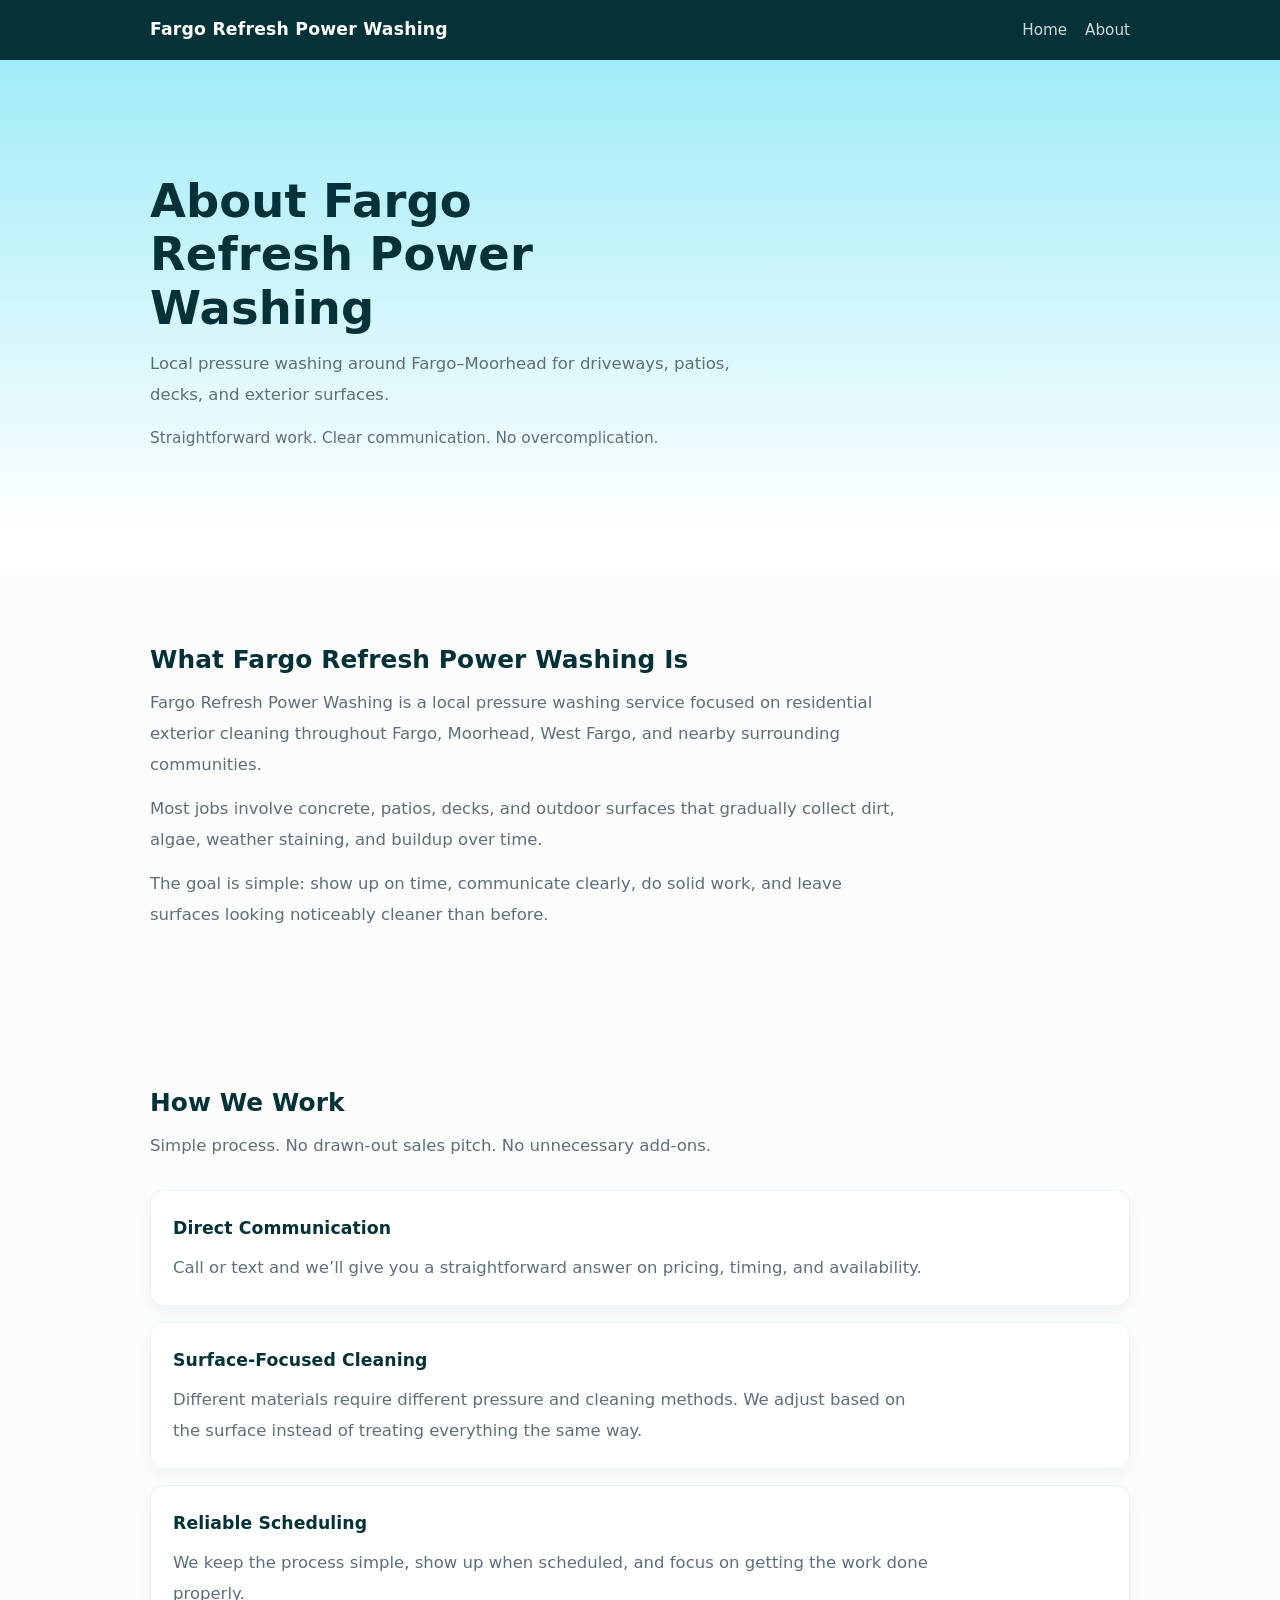
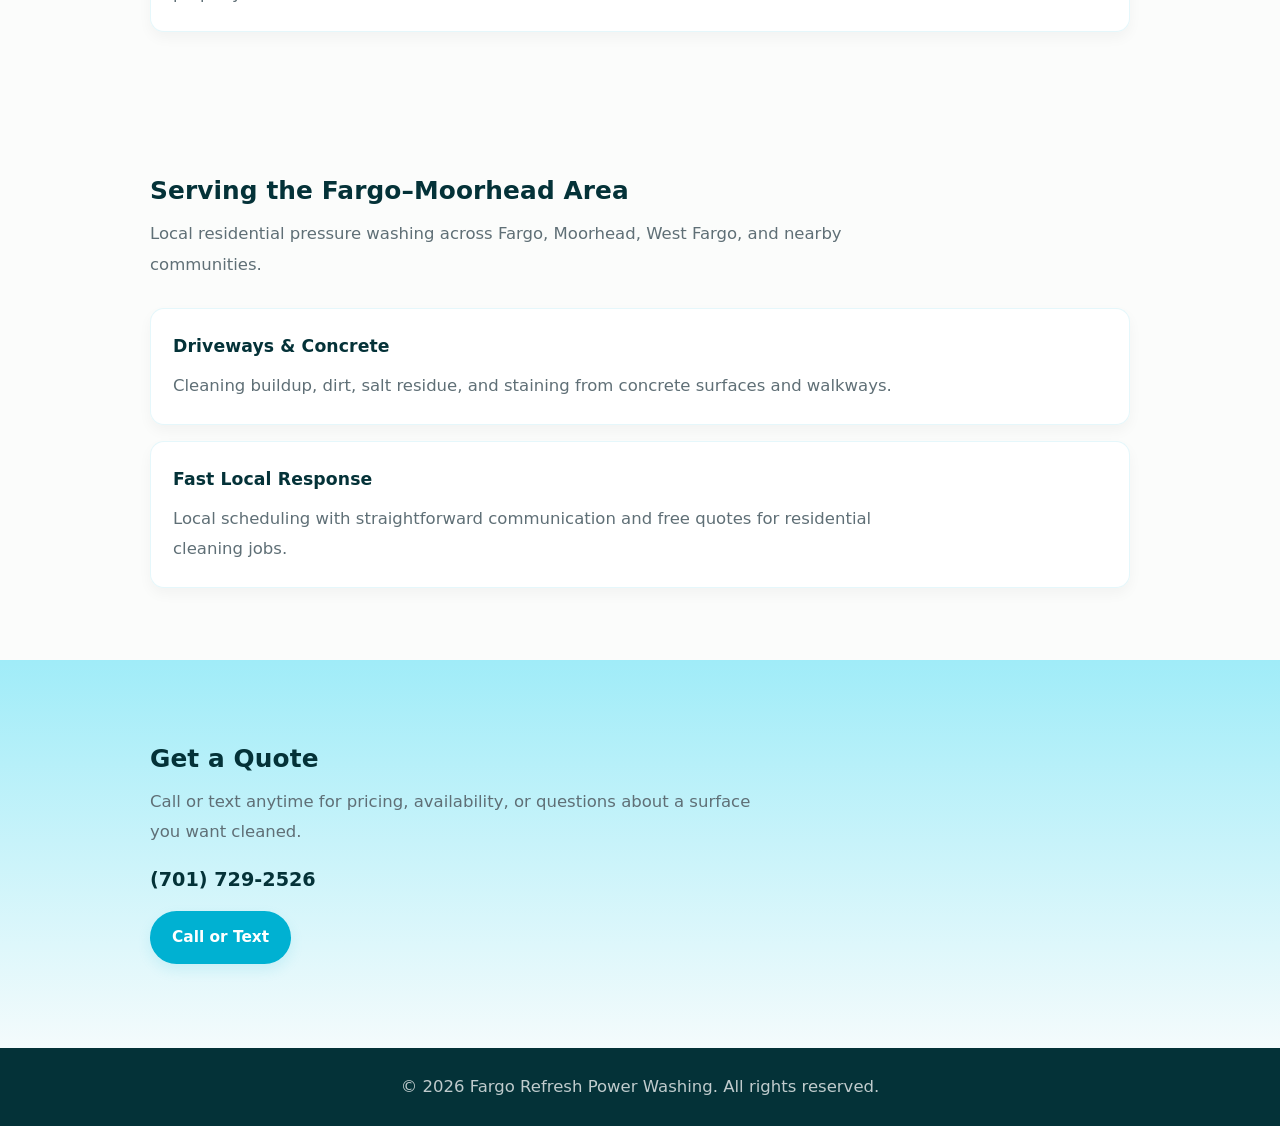
==== about.html @ e8b56978 "Update about.html Text update" ====
<!DOCTYPE html>
<html lang="en">
<head>
  <meta charset="UTF-8" />

  <meta
    name="viewport"
    content="width=device-width, initial-scale=1.0"
  />

 <meta name="description" content="Learn about Fargo Refresh Power Washing, a local pressure washing service in Fargo–Moorhead focused on residential exterior cleaning, clear communication, and reliable scheduling." />

  <title>About | Fargo Refresh Power Washing</title>

  <link rel="stylesheet" href="styles.css" />
  <link rel="icon" href="favicon.ico" />
</head>

<body>

  <!-- HEADER -->
  <header>
    <div class="container">

      <a href="index.html" class="logo">
        Fargo Refresh Power Washing
      </a>

      <nav>
        <a href="index.html">Home</a>
        <a href="about.html">About</a>
      </nav>

    </div>
  </header>

  <!-- HERO -->
  <section class="hero">
    <div class="container">

      <h1>
        About Fargo Refresh Power Washing
      </h1>

      <p>
        Local pressure washing around Fargo–Moorhead for driveways, patios, decks, and exterior surfaces.
      </p>

      <p class="subtext">
        Straightforward work. Clear communication. No overcomplication.
      </p>

    </div>
  </section>

  <!-- MAIN STORY -->
  <section class="about">
    <div class="container">

      <h2>What Fargo Refresh Power Washing Is</h2>

      <p>
        Fargo Refresh Power Washing is a local pressure washing service focused on residential exterior cleaning throughout Fargo, Moorhead, West Fargo, and nearby surrounding communities.
      </p>

      <p>
        Most jobs involve concrete, patios, decks, and outdoor surfaces that gradually collect dirt, algae, weather staining, and buildup over time.
      </p>

      <p>
        The goal is simple: show up on time, communicate clearly, do solid work, and leave surfaces looking noticeably cleaner than before.
      </p>

    </div>
  </section>

  <!-- HOW WE WORK -->
  <section class="about">
    <div class="container">

      <h2>How We Work</h2>

      <p class="section-intro">
        Simple process. No drawn-out sales pitch. No unnecessary add-ons.
      </p>

      <div class="about-grid">

        <div class="about-block">
          <h3>Direct Communication</h3>

          <p>
            Call or text and we’ll give you a straightforward answer on pricing, timing, and availability.
          </p>
        </div>

        <div class="about-block">
          <h3>Surface-Focused Cleaning</h3>

          <p>
            Different materials require different pressure and cleaning methods. We adjust based on the surface instead of treating everything the same way.
          </p>
        </div>

        <div class="about-block">
          <h3>Reliable Scheduling</h3>

          <p>
            We keep the process simple, show up when scheduled, and focus on getting the work done properly.
          </p>
        </div>

      </div>

    </div>
  </section>

  <!-- LOCAL AREA -->
  <section class="about">
    <div class="container">

      <h2>Serving the Fargo–Moorhead Area</h2>

      <p class="section-intro">
        Local residential pressure washing across Fargo, Moorhead, West Fargo, and nearby communities.
      </p>

      <div class="about-grid">

        <div class="about-block">
          <h3>Driveways & Concrete</h3>

          <p>
            Cleaning buildup, dirt, salt residue, and staining from concrete surfaces and walkways.
          </p>
        </div>

        <div class="about-block">
          <h3>Fast Local Response</h3>

          <p>
            Local scheduling with straightforward communication and free quotes for residential cleaning jobs.
          </p>
        </div>

      </div>

    </div>
  </section>

  <!-- CONTACT -->
  <section class="contact">
    <div class="container">

      <h2>Get a Quote</h2>

      <p>
        Call or text anytime for pricing, availability, or questions about a surface you want cleaned.
      </p>

      <p class="strong">
        (701) 729-2526
      </p>

      <a href="tel:17017292526" class="button">
        Call or Text
      </a>

    </div>
  </section>

  <!-- FOOTER -->
  <footer>
    <div class="container">

      <p>
        © 2026 Fargo Refresh Power Washing. All rights reserved.
      </p>

    </div>
  </footer>

</body>
</html>
---- styles.css ----
:root {
  --sky: rgb(160, 236, 248);
  --aqua: rgb(0, 177, 210);
  --deep: rgb(4, 50, 56);

  --bg: #fbfcfb;
  --text: #16272c;
  --muted: #5f6f76;

  --radius: 14px;
}

/* GLOBAL RESET */
* {
  margin: 0;
  padding: 0;
  box-sizing: border-box;
}

html {
  scroll-behavior: smooth;
}

/* BASE*/
body {
  font-family: system-ui, -apple-system, BlinkMacSystemFont,
               "Segoe UI", Roboto, Arial, sans-serif;

  background: var(--bg);
  color: var(--text);

  line-height: 1.85;
  font-size: 16.5px;

  -webkit-font-smoothing: antialiased;
  text-rendering: optimizeLegibility;
}

/* TYPOGRAPHY*/
h1,
h2,
h3 {
  color: var(--deep);
  letter-spacing: 0.1px;
}

h1 {
  font-size: clamp(2.1rem, 4vw, 2.9rem);
  line-height: 1.15;
  font-weight: 700;

  margin-bottom: 14px;

  max-width: 14ch;
}

h2 {
  font-size: 1.55rem;
  line-height: 1.25;
  font-weight: 650;

  margin-bottom: 12px;
}

h3 {
  font-size: 1.08rem;
  font-weight: 650;

  margin-bottom: 8px;
}

p {
  color: var(--muted);

  max-width: 68ch;

  margin-bottom: 14px;
}

/* LAYOUT*/
.container {
  width: 92%;
  max-width: 980px;
  margin: 0 auto;
}

/* intentionally NOT uniform */
.hero {
  padding: 115px 0 95px;
}

.about {
  padding: 72px 0;
}

.contact {
  padding: 84px 0;
}

/* HEADER*/
header {
  background: var(--deep);
  color: white;

  padding: 14px 0;

  position: sticky;
  top: 0;

  z-index: 1000;
}

header .container {
  display: flex;
  justify-content: space-between;
  align-items: center;
}

.logo {
  color: white;
  text-decoration: none;

  font-weight: 700;
  font-size: 1.08rem;

  letter-spacing: 0.2px;
}

nav {
  display: flex;
  gap: 18px;
}

nav a {
  color: rgba(255,255,255,0.82);

  text-decoration: none;

  font-size: 0.95rem;

  transition: color 0.18s ease,
              opacity 0.18s ease;
}

nav a:hover {
  color: white;
  opacity: 0.95;
}

/* HERO*/
.hero {
  background:
    linear-gradient(
      180deg,
      var(--sky),
      #ffffff 92%
    );
}

.hero .container {
  text-align: left;
}

.hero p {
  max-width: 60ch;
}

.subtext {
  font-size: 0.96rem;
  margin-bottom: 26px;
}

/* BUTTON*/
.button {
  display: inline-block;

  background: var(--aqua);
  color: white;

  text-decoration: none;

  padding: 12px 22px;

  border-radius: 999px;

  font-weight: 600;
  font-size: 0.96rem;

  box-shadow:
    0 6px 14px rgba(0, 177, 210, 0.12);

  transition:
    transform 0.18s ease,
    box-shadow 0.18s ease,
    background 0.18s ease;
}

.button:hover {
  transform: translateY(-2px);

  background: rgb(0, 165, 196);

  box-shadow:
    0 10px 20px rgba(0, 177, 210, 0.18);
}

/* SECTION HEADINGS*/
section h2 {
  text-align: left;
}

.section-intro {
  text-align: left;

  max-width: 70ch;

  margin-bottom: 28px;
}

/* SERVICES*/
.service-grid {
  display: grid;

  grid-template-columns:
    repeat(auto-fit, minmax(240px, 1fr));

  gap: 18px;

  margin-top: 22px;
}

.card {
  background: rgba(255,255,255,0.88);

  padding: 24px;

  border-radius: 14px;

  border:
    1px solid rgba(0, 177, 210, 0.08);

  box-shadow:
    0 6px 14px rgba(0,0,0,0.04);

  transition:
    transform 0.18s ease,
    box-shadow 0.18s ease,
    border-color 0.18s ease;
}

.card:hover {
  transform: translateY(-2px);

  box-shadow:
    0 10px 20px rgba(0,0,0,0.06);

  border-color:
    rgba(0, 177, 210, 0.18);
}

.card h3 {
  color: var(--deep);
}

.card p {
  margin-bottom: 0;
}

/* ABOUT*/
.about p {
  text-align: left;
  max-width: 72ch;
}

.about-grid {
  display: grid;

  grid-template-columns: 1fr;

  gap: 16px;

  margin-top: 24px;
}

.about-block {
  background: rgba(255,255,255,0.82);

  padding: 22px;

  border-radius: 14px;

  border:
    1px solid rgba(0, 177, 210, 0.10);

  box-shadow:
    0 6px 14px rgba(0,0,0,0.04);

  transition:
    transform 0.18s ease,
    box-shadow 0.18s ease,
    border-color 0.18s ease;
}

.about-block:hover {
  transform: translateY(-2px);

  box-shadow:
    0 10px 20px rgba(0,0,0,0.06);

  border-color:
    rgba(0, 177, 210, 0.18);
}

.about-block h3 {
  color: var(--deep);
}

.about-block p {
  margin-bottom: 0;
}

/* CONTACT*/
.contact {
  background:
    linear-gradient(
      180deg,
      var(--sky),
      #f4fbfc
    );
}

.contact .container {
  text-align: left;
}

.contact p {
  max-width: 60ch;
}

.strong {
  font-size: 1.2rem;
  font-weight: 700;

  color: var(--deep);

  margin-top: 6px;
}

/* FOOTER*/
footer {
  background: var(--deep);
  color: white;

  text-align: center;

  padding: 24px 0;
}

footer p {
  color: rgba(255,255,255,0.75);

  margin-bottom: 0;

  max-width: none;
}

.micro-trust {
  margin-top: 16px;

  font-size: 0.92rem;

  color: rgba(4, 50, 56, 0.72);
}
/* MOBILE ADAPTATION*/
@media (max-width: 768px) {

  body {
    font-size: 16px;
  }

  header .container {
    flex-direction: column;
    gap: 10px;
  }

  nav {
    flex-wrap: wrap;
    justify-content: center;
  }

  .hero .container,
  .contact .container {
    text-align: center;
  }

  section h2,
  .section-intro,
  .about p {
    text-align: center;
  }

  h1 {
    max-width: none;
  }

  .hero {
    padding: 95px 0 80px;
  }

  .about {
    padding: 64px 0;
  }

  .contact {
    padding: 72px 0;
  }
}
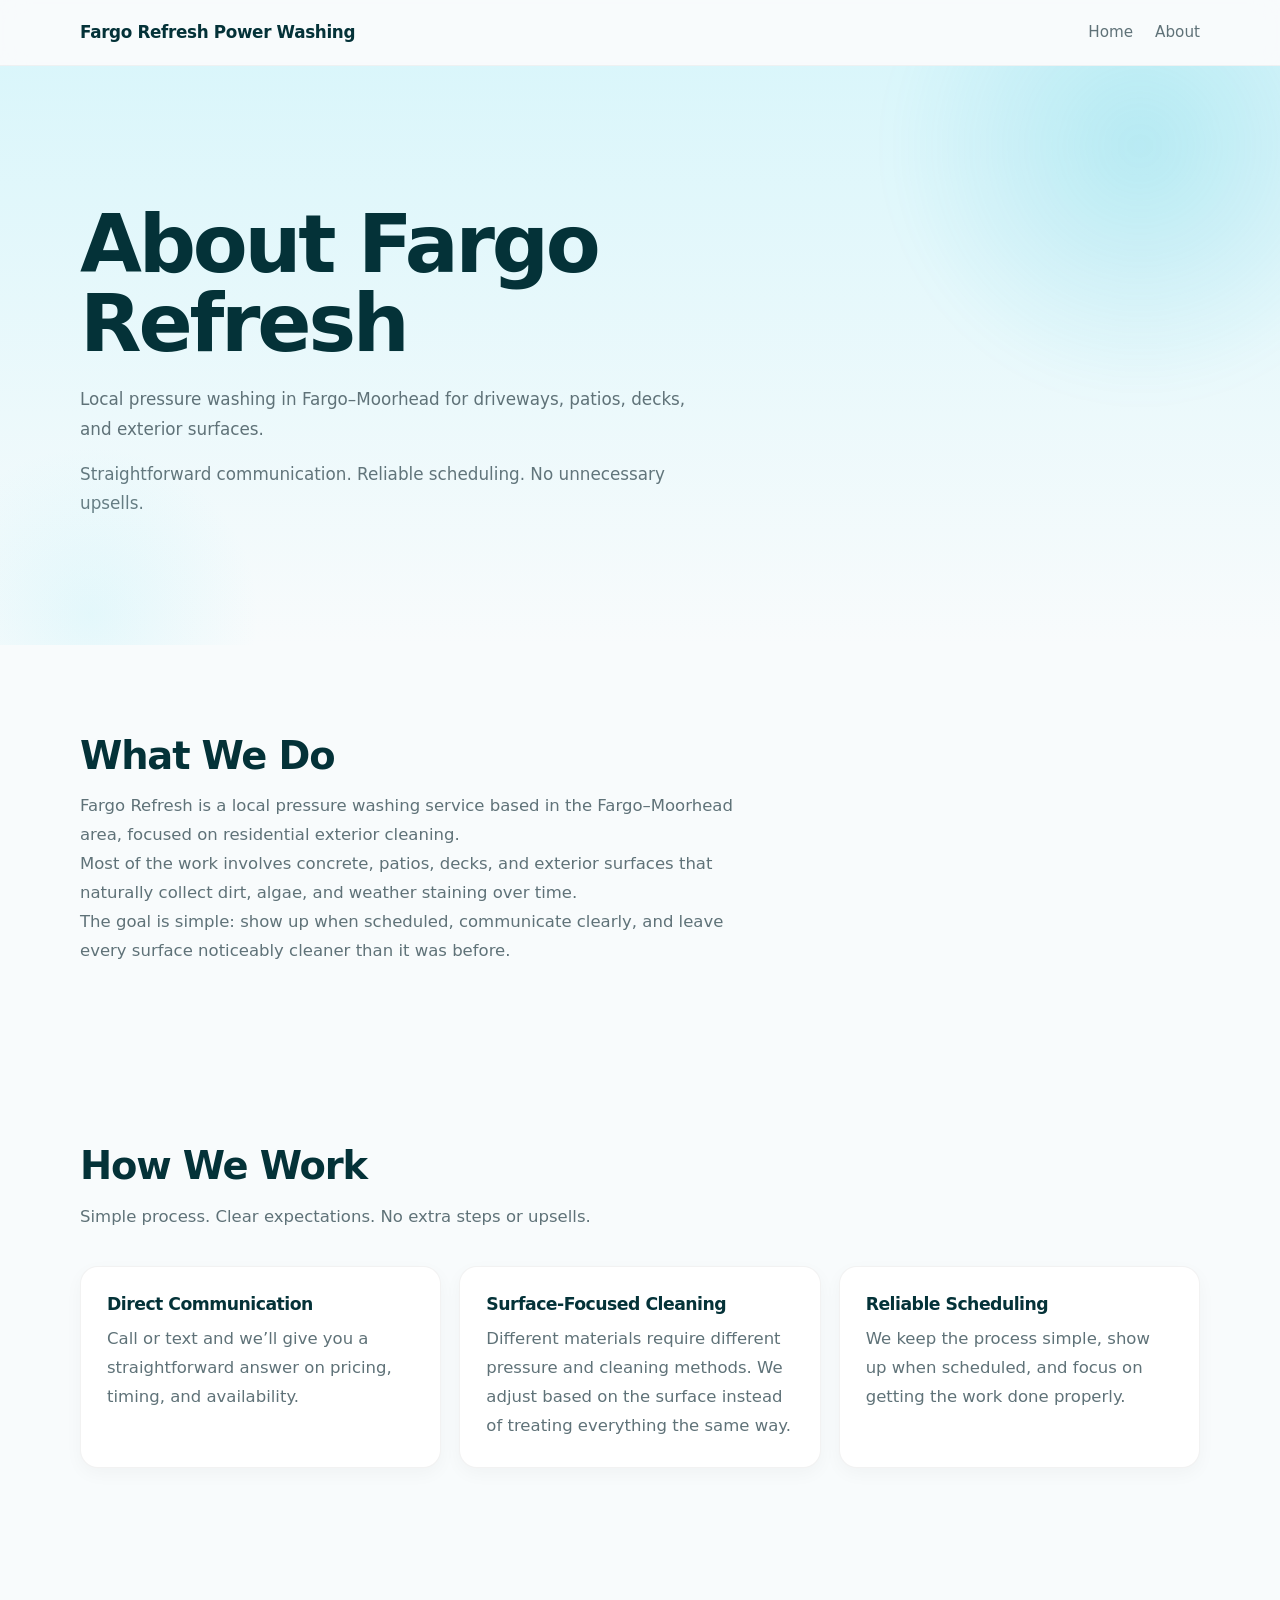
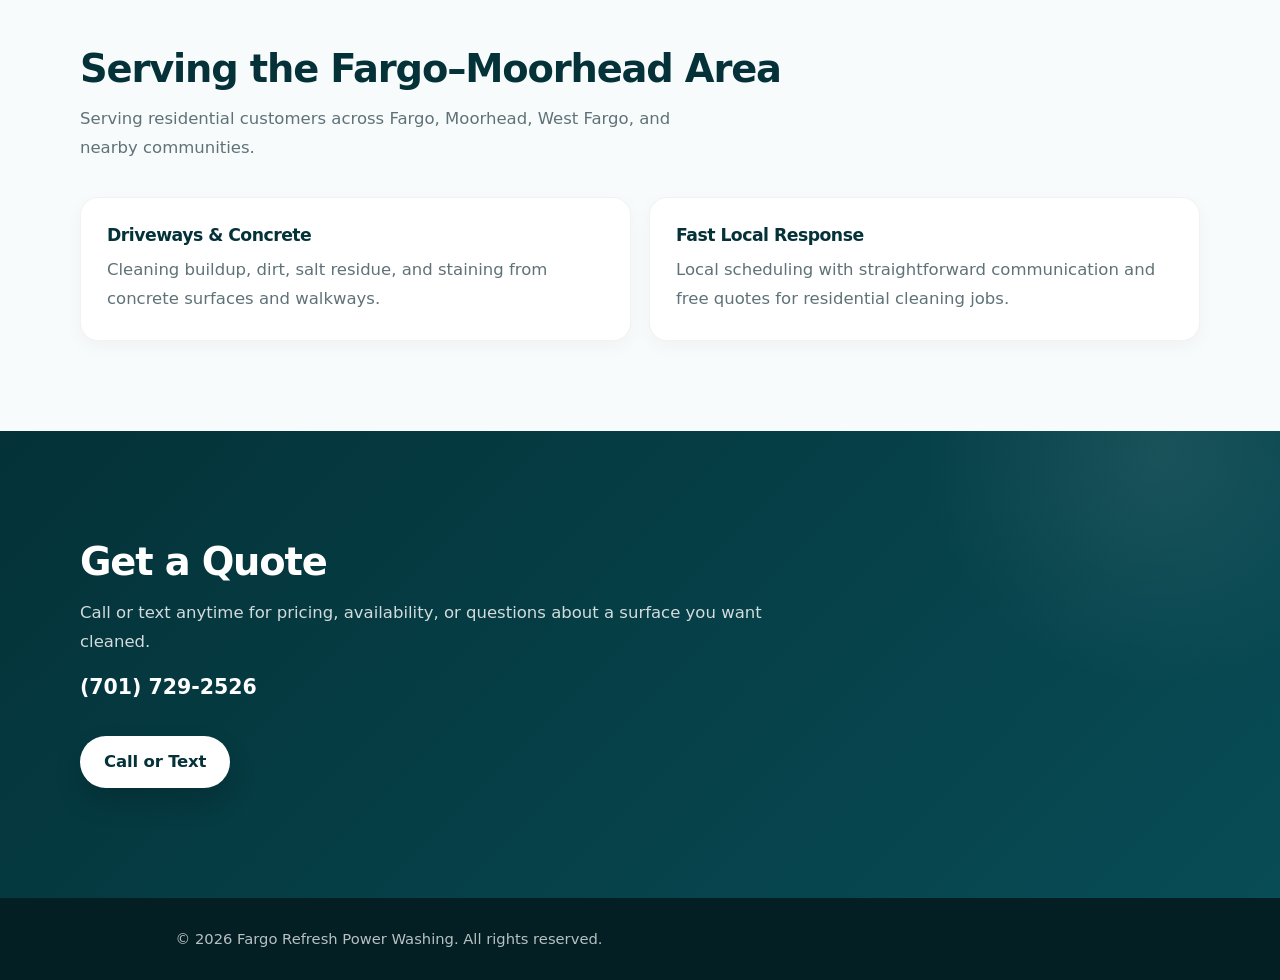
==== commit edc868f6: "Update about.html Notes??? Uhhh" ====
--- a/about.html
+++ b/about.html
@@ -36,43 +36,41 @@
 
   <!-- HERO -->
   <section class="hero">
-    <div class="container">
+  <div class="container">
 
-      <h1>
-        About Fargo Refresh Power Washing
-      </h1>
+    <h1>About Fargo Refresh</h1>
 
-      <p>
-        Local pressure washing around Fargo–Moorhead for driveways, patios, decks, and exterior surfaces.
-      </p>
+    <p>
+      Local pressure washing in Fargo–Moorhead for driveways, patios, decks, and exterior surfaces.
+    </p>
 
-      <p class="subtext">
-        Straightforward work. Clear communication. No overcomplication.
-      </p>
+    <p class="subtext">
+      Straightforward communication. Reliable scheduling. No unnecessary upsells.
+    </p>
 
-    </div>
-  </section>
+  </div>
+</section>
 
   <!-- MAIN STORY -->
   <section class="about">
-    <div class="container">
+  <div class="container">
 
-      <h2>What Fargo Refresh Power Washing Is</h2>
+    <h2>What We Do</h2>
 
-      <p>
-        Fargo Refresh Power Washing is a local pressure washing service focused on residential exterior cleaning throughout Fargo, Moorhead, West Fargo, and nearby surrounding communities.
-      </p>
+    <p>
+      Fargo Refresh is a local pressure washing service based in the Fargo–Moorhead area, focused on residential exterior cleaning.
+    </p>
 
-      <p>
-        Most jobs involve concrete, patios, decks, and outdoor surfaces that gradually collect dirt, algae, weather staining, and buildup over time.
-      </p>
+    <p>
+      Most of the work involves concrete, patios, decks, and exterior surfaces that naturally collect dirt, algae, and weather staining over time.
+    </p>
 
-      <p>
-        The goal is simple: show up on time, communicate clearly, do solid work, and leave surfaces looking noticeably cleaner than before.
-      </p>
+    <p>
+      The goal is simple: show up when scheduled, communicate clearly, and leave every surface noticeably cleaner than it was before.
+    </p>
 
-    </div>
-  </section>
+  </div>
+</section>
 
   <!-- HOW WE WORK -->
   <section class="about">
@@ -81,7 +79,7 @@
       <h2>How We Work</h2>
 
       <p class="section-intro">
-        Simple process. No drawn-out sales pitch. No unnecessary add-ons.
+        Simple process. Clear expectations. No extra steps or upsells.
       </p>
 
       <div class="about-grid">
@@ -122,7 +120,7 @@
       <h2>Serving the Fargo–Moorhead Area</h2>
 
       <p class="section-intro">
-        Local residential pressure washing across Fargo, Moorhead, West Fargo, and nearby communities.
+        Serving residential customers across Fargo, Moorhead, West Fargo, and nearby communities.
       </p>
 
       <div class="about-grid">
--- a/styles.css
+++ b/styles.css
@@ -3,14 +3,21 @@
   --aqua: rgb(0, 177, 210);
   --deep: rgb(4, 50, 56);
 
-  --bg: #fbfcfb;
-  --text: #16272c;
-  --muted: #5f6f76;
-
-  --radius: 14px;
-}
-
-/* GLOBAL RESET */
+  --bg: #f8fbfc;
+  --surface: #ffffff;
+
+  --text: #17333a;
+  --muted: #5f7278;
+
+  --border: rgba(0, 177, 210, 0.10);
+
+  --shadow:
+    0 10px 30px rgba(0,0,0,0.04);
+
+  --radius: 18px;
+}
+
+/* RESET */
 * {
   margin: 0;
   padding: 0;
@@ -21,397 +28,563 @@
   scroll-behavior: smooth;
 }
 
-/* BASE*/
 body {
-  font-family: system-ui, -apple-system, BlinkMacSystemFont,
-               "Segoe UI", Roboto, Arial, sans-serif;
+  font-family:
+    Inter,
+    system-ui,
+    -apple-system,
+    BlinkMacSystemFont,
+    "Segoe UI",
+    sans-serif;
 
   background: var(--bg);
+
   color: var(--text);
 
-  line-height: 1.85;
+  line-height: 1.75;
+
   font-size: 16.5px;
 
   -webkit-font-smoothing: antialiased;
   text-rendering: optimizeLegibility;
 }
 
-/* TYPOGRAPHY*/
+/* TYPOGRAPHY */
 h1,
 h2,
 h3 {
   color: var(--deep);
-  letter-spacing: 0.1px;
+
+  letter-spacing: -0.03em;
 }
 
 h1 {
-  font-size: clamp(2.1rem, 4vw, 2.9rem);
-  line-height: 1.15;
-  font-weight: 700;
-
-  margin-bottom: 14px;
+  font-size: clamp(3rem, 7vw, 5rem);
+
+  line-height: 0.98;
+
+  font-weight: 760;
+
+  letter-spacing: -0.04em;
 
   max-width: 14ch;
+
+  margin-bottom: 22px;
 }
 
 h2 {
-  font-size: 1.55rem;
-  line-height: 1.25;
-  font-weight: 650;
-
-  margin-bottom: 12px;
+  font-size: clamp(1.9rem, 3vw, 2.5rem);
+
+  line-height: 1.08;
+
+  font-weight: 720;
+
+  margin-bottom: 16px;
 }
 
 h3 {
   font-size: 1.08rem;
-  font-weight: 650;
-
-  margin-bottom: 8px;
+
+  line-height: 1.3;
+
+  font-weight: 680;
+
+  margin-bottom: 10px;
 }
 
 p {
   color: var(--muted);
 
-  max-width: 68ch;
-
-  margin-bottom: 14px;
-}
-
-/* LAYOUT*/
+  max-width: 66ch;
+}
+
+.eyebrow {
+  display: inline-block;
+
+  margin-bottom: 18px;
+
+  font-size: 0.76rem;
+
+  font-weight: 700;
+
+  letter-spacing: 2px;
+
+  text-transform: uppercase;
+
+  color: var(--aqua);
+}
+
+/* LAYOUT */
 .container {
-  width: 92%;
-  max-width: 980px;
+  width: min(90%, 1120px);
+
   margin: 0 auto;
-}
-
-/* intentionally NOT uniform */
-.hero {
-  padding: 115px 0 95px;
-}
-
-.about {
-  padding: 72px 0;
-}
-
-.contact {
-  padding: 84px 0;
-}
-
-/* HEADER*/
+
+  position: relative;
+}
+
+section {
+  position: relative;
+
+  padding: 90px 0;
+}
+
+/* HEADER */
 header {
-  background: var(--deep);
-  color: white;
-
-  padding: 14px 0;
-
   position: sticky;
+
   top: 0;
 
   z-index: 1000;
+
+  backdrop-filter: blur(14px);
+
+  background: rgba(248,251,252,0.82);
+
+  border-bottom: 1px solid rgba(0,0,0,0.04);
 }
 
 header .container {
   display: flex;
+
   justify-content: space-between;
+
   align-items: center;
+
+  padding: 18px 0;
 }
 
 .logo {
-  color: white;
   text-decoration: none;
 
-  font-weight: 700;
-  font-size: 1.08rem;
-
-  letter-spacing: 0.2px;
+  color: var(--deep);
+
+  font-size: 1.05rem;
+
+  font-weight: 760;
+
+  letter-spacing: -0.02em;
 }
 
 nav {
   display: flex;
-  gap: 18px;
+
+  align-items: center;
+
+  gap: 22px;
 }
 
 nav a {
-  color: rgba(255,255,255,0.82);
-
   text-decoration: none;
 
+  color: var(--muted);
+
   font-size: 0.95rem;
 
-  transition: color 0.18s ease,
-              opacity 0.18s ease;
+  transition:
+    color 0.18s ease,
+    transform 0.18s ease;
 }
 
 nav a:hover {
-  color: white;
-  opacity: 0.95;
-}
-
-/* HERO*/
+  color: var(--deep);
+
+  transform: translateY(-1px);
+}
+
+/* HERO */
 .hero {
+  position: relative;
+
+  overflow: hidden;
+
+  padding:
+    140px
+    0
+    110px;
+
   background:
     linear-gradient(
       180deg,
-      var(--sky),
-      #ffffff 92%
+      rgba(160,236,248,0.34),
+      rgba(255,255,255,0)
     );
 }
 
-.hero .container {
-  text-align: left;
+.hero::before {
+  content: "";
+
+  position: absolute;
+
+  width: 520px;
+  height: 520px;
+
+  top: -180px;
+  right: -120px;
+
+  border-radius: 50%;
+
+  background:
+    radial-gradient(
+      circle,
+      rgba(0,177,210,0.18),
+      transparent 68%
+    );
+
+  filter: blur(18px);
+
+  pointer-events: none;
+}
+
+.hero::after {
+  content: "";
+
+  position: absolute;
+
+  width: 340px;
+  height: 340px;
+
+  bottom: -140px;
+  left: -80px;
+
+  border-radius: 50%;
+
+  background:
+    radial-gradient(
+      circle,
+      rgba(160,236,248,0.22),
+      transparent 70%
+    );
+
+  pointer-events: none;
+}
+
+.hero-content {
+  position: relative;
+
+  z-index: 2;
+
+  max-width: 1250px;
+
+  padding-left: 3px;
+  padding-right: 0;
 }
 
 .hero p {
-  max-width: 60ch;
+  font-size: 1.05rem;
+
+  max-width: 58ch;
+
+  margin-bottom: 16px;
 }
 
 .subtext {
-  font-size: 0.96rem;
-  margin-bottom: 26px;
-}
-
-/* BUTTON*/
+  font-size: 0.97rem;
+
+  color: #61757b;
+
+  margin-bottom: 30px;
+}
+
+.micro-trust {
+  margin-top: 16px;
+
+  font-size: 0.9rem;
+
+  color: #678086;
+}
+
+/* BUTTON */
 .button {
-  display: inline-block;
+  display: inline-flex;
+
+  align-items: center;
+  justify-content: center;
+
+  text-decoration: none;
 
   background: var(--aqua);
+
   color: white;
 
-  text-decoration: none;
-
-  padding: 12px 22px;
+  min-height: 52px;
+
+  padding: 0 24px;
 
   border-radius: 999px;
 
-  font-weight: 600;
-  font-size: 0.96rem;
-
-  box-shadow:
-    0 6px 14px rgba(0, 177, 210, 0.12);
+  font-weight: 680;
+
+  letter-spacing: -0.01em;
 
   transition:
     transform 0.18s ease,
     box-shadow 0.18s ease,
     background 0.18s ease;
+
+  box-shadow:
+    0 12px 24px rgba(0,177,210,0.18);
 }
 
 .button:hover {
   transform: translateY(-2px);
 
-  background: rgb(0, 165, 196);
-
   box-shadow:
-    0 10px 20px rgba(0, 177, 210, 0.18);
-}
-
-/* SECTION HEADINGS*/
-section h2 {
-  text-align: left;
-}
-
+    0 18px 30px rgba(0,177,210,0.22);
+}
+
+/* SECTION INTRO */
 .section-intro {
-  text-align: left;
-
-  max-width: 70ch;
-
-  margin-bottom: 28px;
-}
-
-/* SERVICES*/
+  max-width: 62ch;
+
+  margin-bottom: 34px;
+}
+
+/* SERVICES */
+.services {
+  overflow: hidden;
+}
+
+.services::before {
+  content: "";
+
+  position: absolute;
+
+  width: 420px;
+  height: 420px;
+
+  top: -180px;
+  right: -120px;
+
+  border-radius: 50%;
+
+  background:
+    radial-gradient(
+      circle,
+      rgba(160,236,248,0.18),
+      transparent 70%
+    );
+
+  pointer-events: none;
+}
+
 .service-grid {
   display: grid;
 
   grid-template-columns:
+    repeat(auto-fit, minmax(260px, 1fr));
+
+  gap: 22px;
+}
+
+.card {
+  position: relative;
+
+  background: rgba(255,255,255,0.74);
+
+  backdrop-filter: blur(10px);
+
+  border-radius: var(--radius);
+
+  border: 1px solid var(--border);
+
+  padding: 28px;
+
+  box-shadow: var(--shadow);
+
+  transition:
+    transform 0.2s ease,
+    border-color 0.2s ease,
+    box-shadow 0.2s ease;
+}
+
+.card:hover {
+  transform: translateY(-4px);
+
+  border-color: rgba(0,177,210,0.22);
+
+  box-shadow:
+    0 18px 36px rgba(0,0,0,0.06);
+}
+
+.card p {
+  margin-bottom: 0;
+}
+
+/* ABOUT */
+.about-grid {
+  display: grid;
+
+  grid-template-columns:
     repeat(auto-fit, minmax(240px, 1fr));
 
   gap: 18px;
 
-  margin-top: 22px;
-}
-
-.card {
-  background: rgba(255,255,255,0.88);
-
-  padding: 24px;
-
-  border-radius: 14px;
-
-  border:
-    1px solid rgba(0, 177, 210, 0.08);
+  margin-top: 30px;
+}
+
+.about-block {
+  background: white;
+
+  border-radius: var(--radius);
+
+  border: 1px solid rgba(0,0,0,0.05);
+
+  padding: 26px;
 
   box-shadow:
-    0 6px 14px rgba(0,0,0,0.04);
+    0 6px 18px rgba(0,0,0,0.035);
 
   transition:
     transform 0.18s ease,
-    box-shadow 0.18s ease,
-    border-color 0.18s ease;
-}
-
-.card:hover {
-  transform: translateY(-2px);
+    box-shadow 0.18s ease;
+}
+
+.about-block:hover {
+  transform: translateY(-3px);
 
   box-shadow:
-    0 10px 20px rgba(0,0,0,0.06);
-
-  border-color:
-    rgba(0, 177, 210, 0.18);
-}
-
-.card h3 {
-  color: var(--deep);
-}
-
-.card p {
-  margin-bottom: 0;
-}
-
-/* ABOUT*/
-.about p {
-  text-align: left;
-  max-width: 72ch;
-}
-
-.about-grid {
-  display: grid;
-
-  grid-template-columns: 1fr;
-
-  gap: 16px;
-
-  margin-top: 24px;
-}
-
-.about-block {
-  background: rgba(255,255,255,0.82);
-
-  padding: 22px;
-
-  border-radius: 14px;
-
-  border:
-    1px solid rgba(0, 177, 210, 0.10);
-
-  box-shadow:
-    0 6px 14px rgba(0,0,0,0.04);
-
-  transition:
-    transform 0.18s ease,
-    box-shadow 0.18s ease,
-    border-color 0.18s ease;
-}
-
-.about-block:hover {
-  transform: translateY(-2px);
-
-  box-shadow:
-    0 10px 20px rgba(0,0,0,0.06);
-
-  border-color:
-    rgba(0, 177, 210, 0.18);
-}
-
-.about-block h3 {
-  color: var(--deep);
-}
-
-.about-block p {
-  margin-bottom: 0;
-}
-
-/* CONTACT*/
+    0 16px 28px rgba(0,0,0,0.05);
+}
+
+/* CONTACT / CTA */
 .contact {
+  padding: 110px 0;
+
   background:
     linear-gradient(
-      180deg,
-      var(--sky),
-      #f4fbfc
+      135deg,
+      rgba(4,50,56,1),
+      rgba(8,76,86,1)
     );
-}
-
-.contact .container {
-  text-align: left;
+
+  overflow: hidden;
+}
+
+.contact::before {
+  content: "";
+
+  position: absolute;
+
+  width: 480px;
+  height: 480px;
+
+  top: -220px;
+  right: -120px;
+
+  border-radius: 50%;
+
+  background:
+    radial-gradient(
+      circle,
+      rgba(255,255,255,0.08),
+      transparent 70%
+    );
+
+  pointer-events: none;
+}
+
+.contact h2,
+.contact p,
+.contact .strong,
+.contact .eyebrow {
+  color: white;
 }
 
 .contact p {
-  max-width: 60ch;
+  color: rgba(255,255,255,0.82);
+}
+
+.contact .button {
+  margin-top: 10px;
+
+  background: white;
+
+  color: var(--deep);
+
+  box-shadow:
+    0 14px 28px rgba(0,0,0,0.16);
+}
+
+.contact .button:hover {
+  background: #f5fefe;
 }
 
 .strong {
-  font-size: 1.2rem;
-  font-weight: 700;
-
-  color: var(--deep);
-
-  margin-top: 6px;
-}
-
-/* FOOTER*/
+  font-size: 1.28rem;
+
+  font-weight: 760;
+
+  margin:
+    14px
+    0
+    20px;
+}
+
+/* FOOTER */
 footer {
-  background: var(--deep);
-  color: white;
+  background: #031f23;
+
+  padding: 28px 0;
+}
+
+footer p {
+  color: rgba(255,255,255,0.72);
 
   text-align: center;
 
-  padding: 24px 0;
-}
-
-footer p {
-  color: rgba(255,255,255,0.75);
-
-  margin-bottom: 0;
-
-  max-width: none;
-}
-
-.micro-trust {
-  margin-top: 16px;
-
   font-size: 0.92rem;
-
-  color: rgba(4, 50, 56, 0.72);
-}
-/* MOBILE ADAPTATION*/
+}
+
+/* MOBILE */
 @media (max-width: 768px) {
 
-  body {
-    font-size: 16px;
+  section {
+    padding: 72px 0;
   }
 
   header .container {
     flex-direction: column;
-    gap: 10px;
+
+    gap: 14px;
   }
 
   nav {
-    flex-wrap: wrap;
-    justify-content: center;
-  }
-
-  .hero .container,
-  .contact .container {
-    text-align: center;
-  }
-
-  section h2,
-  .section-intro,
-  .about p {
-    text-align: center;
+    gap: 18px;
+  }
+
+  .hero {
+    padding:
+      110px
+      0
+      80px;
   }
 
   h1 {
-    max-width: none;
-  }
-
-  .hero {
-    padding: 95px 0 80px;
-  }
-
-  .about {
-    padding: 64px 0;
-  }
-
-  .contact {
-    padding: 72px 0;
-  }
-}
+    font-size: clamp(2.5rem, 12vw, 4rem);
+
+    max-width: 100%;
+  }
+
+  .hero-content {
+    max-width: 100%;
+  }
+
+  .hero p {
+    max-width: 100%;
+  }
+
+  .service-grid,
+  .about-grid {
+    grid-template-columns: 1fr;
+  }
+
+  .card,
+  .about-block {
+    padding: 24px;
+  }
+
+  .button {
+    width: 100%;
+  }
+}
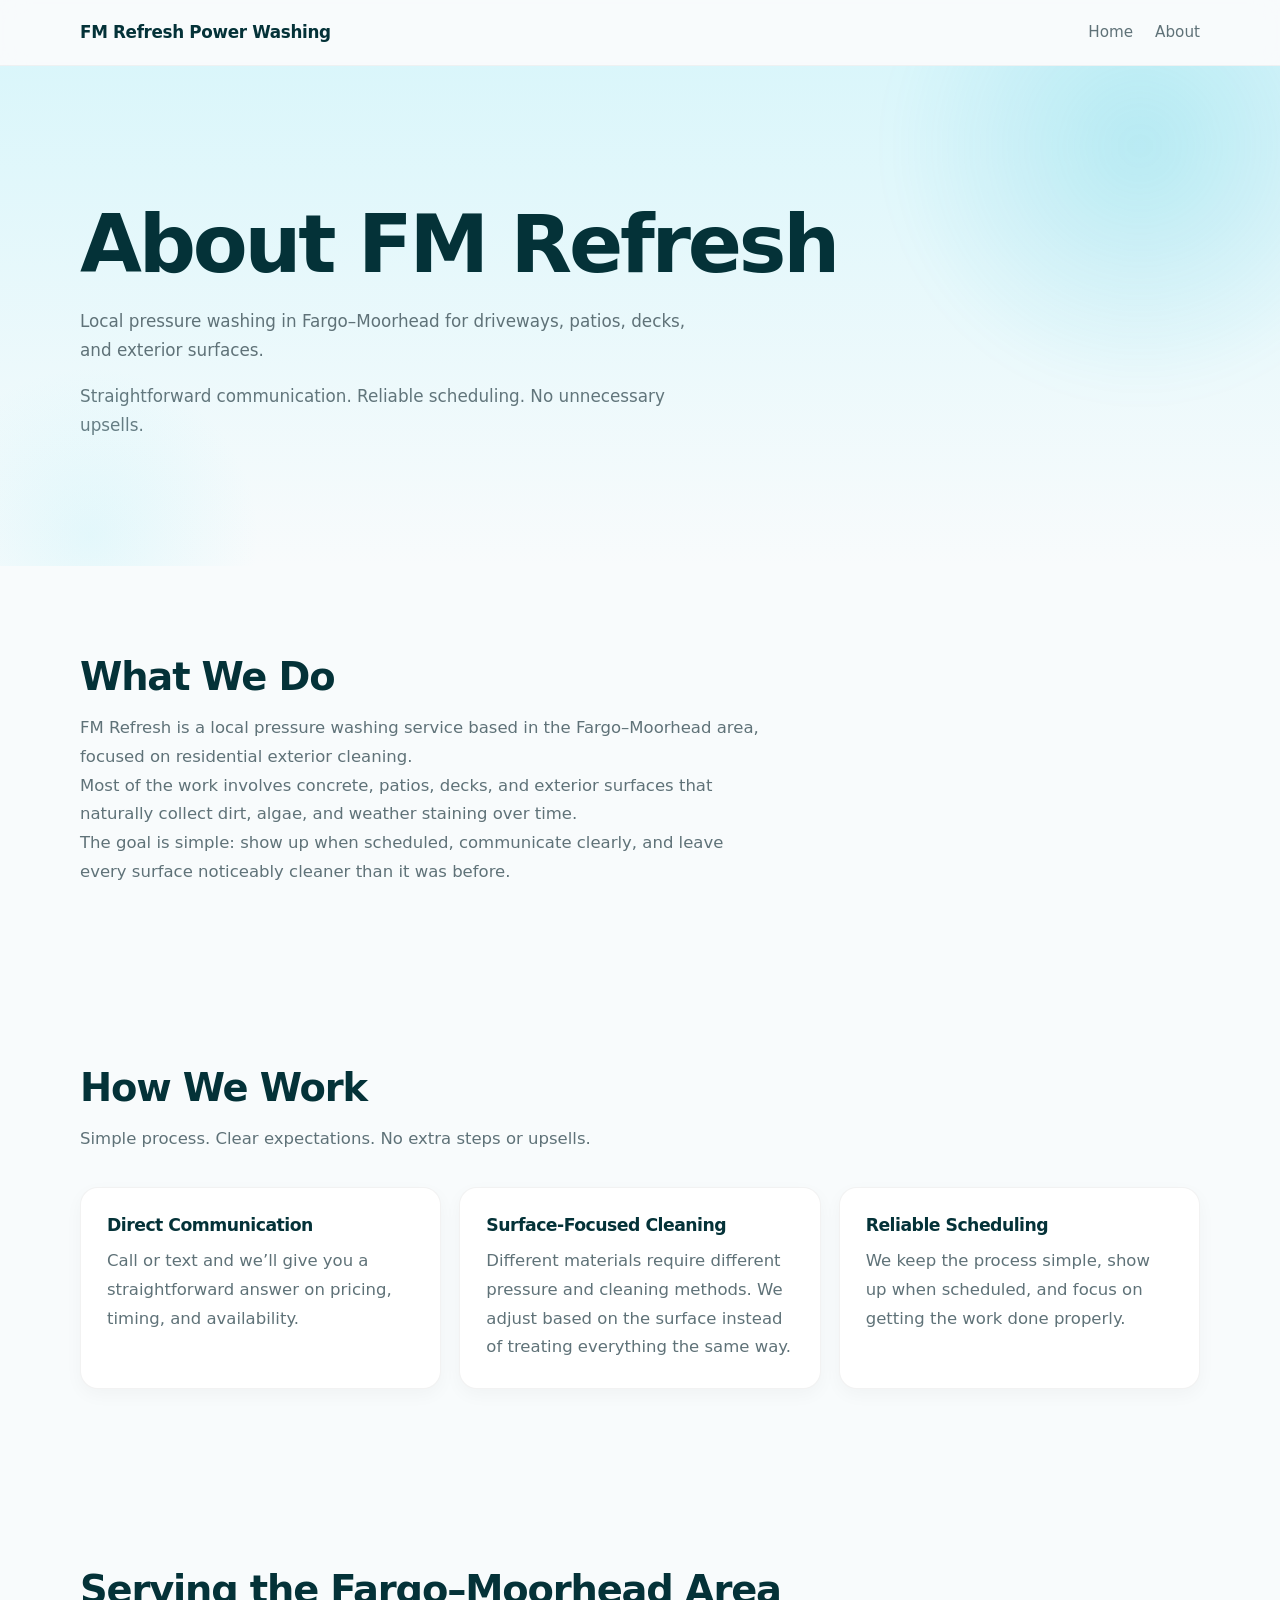
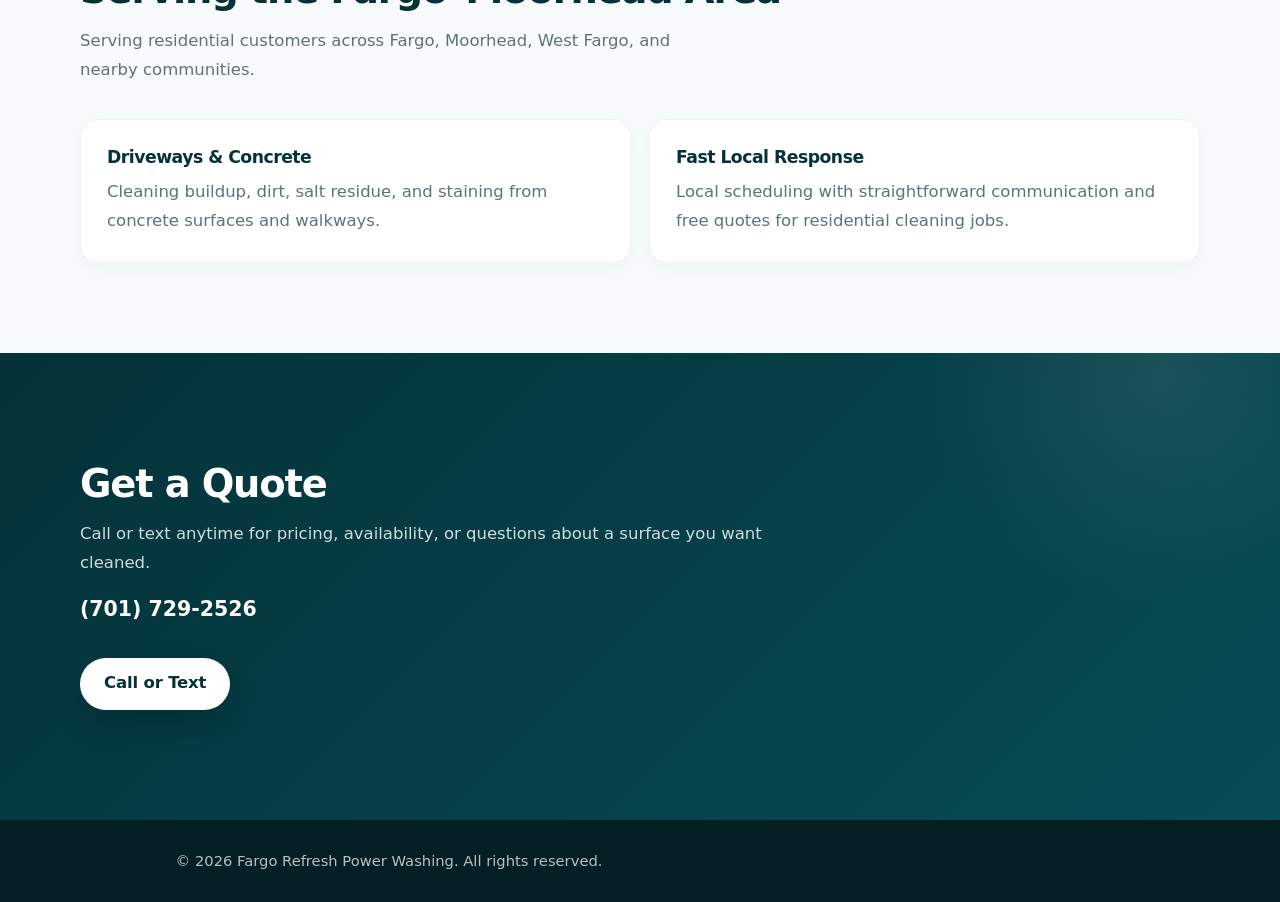
==== commit 93f91a30: "Update about.html" ====
--- a/about.html
+++ b/about.html
@@ -10,7 +10,7 @@
 
  <meta name="description" content="Learn about Fargo Refresh Power Washing, a local pressure washing service in Fargo–Moorhead focused on residential exterior cleaning, clear communication, and reliable scheduling." />
 
-  <title>About | Fargo Refresh Power Washing</title>
+  <title>About | FM Refresh Power Washing</title>
 
   <link rel="stylesheet" href="styles.css" />
   <link rel="icon" href="favicon.ico" />
@@ -23,7 +23,7 @@
     <div class="container">
 
       <a href="index.html" class="logo">
-        Fargo Refresh Power Washing
+        FM Refresh Power Washing
       </a>
 
       <nav>
@@ -38,7 +38,7 @@
   <section class="hero">
   <div class="container">
 
-    <h1>About Fargo Refresh</h1>
+    <h1>About FM Refresh</h1>
 
     <p>
       Local pressure washing in Fargo–Moorhead for driveways, patios, decks, and exterior surfaces.
@@ -58,7 +58,7 @@
     <h2>What We Do</h2>
 
     <p>
-      Fargo Refresh is a local pressure washing service based in the Fargo–Moorhead area, focused on residential exterior cleaning.
+      FM Refresh is a local pressure washing service based in the Fargo–Moorhead area, focused on residential exterior cleaning.
     </p>
 
     <p>
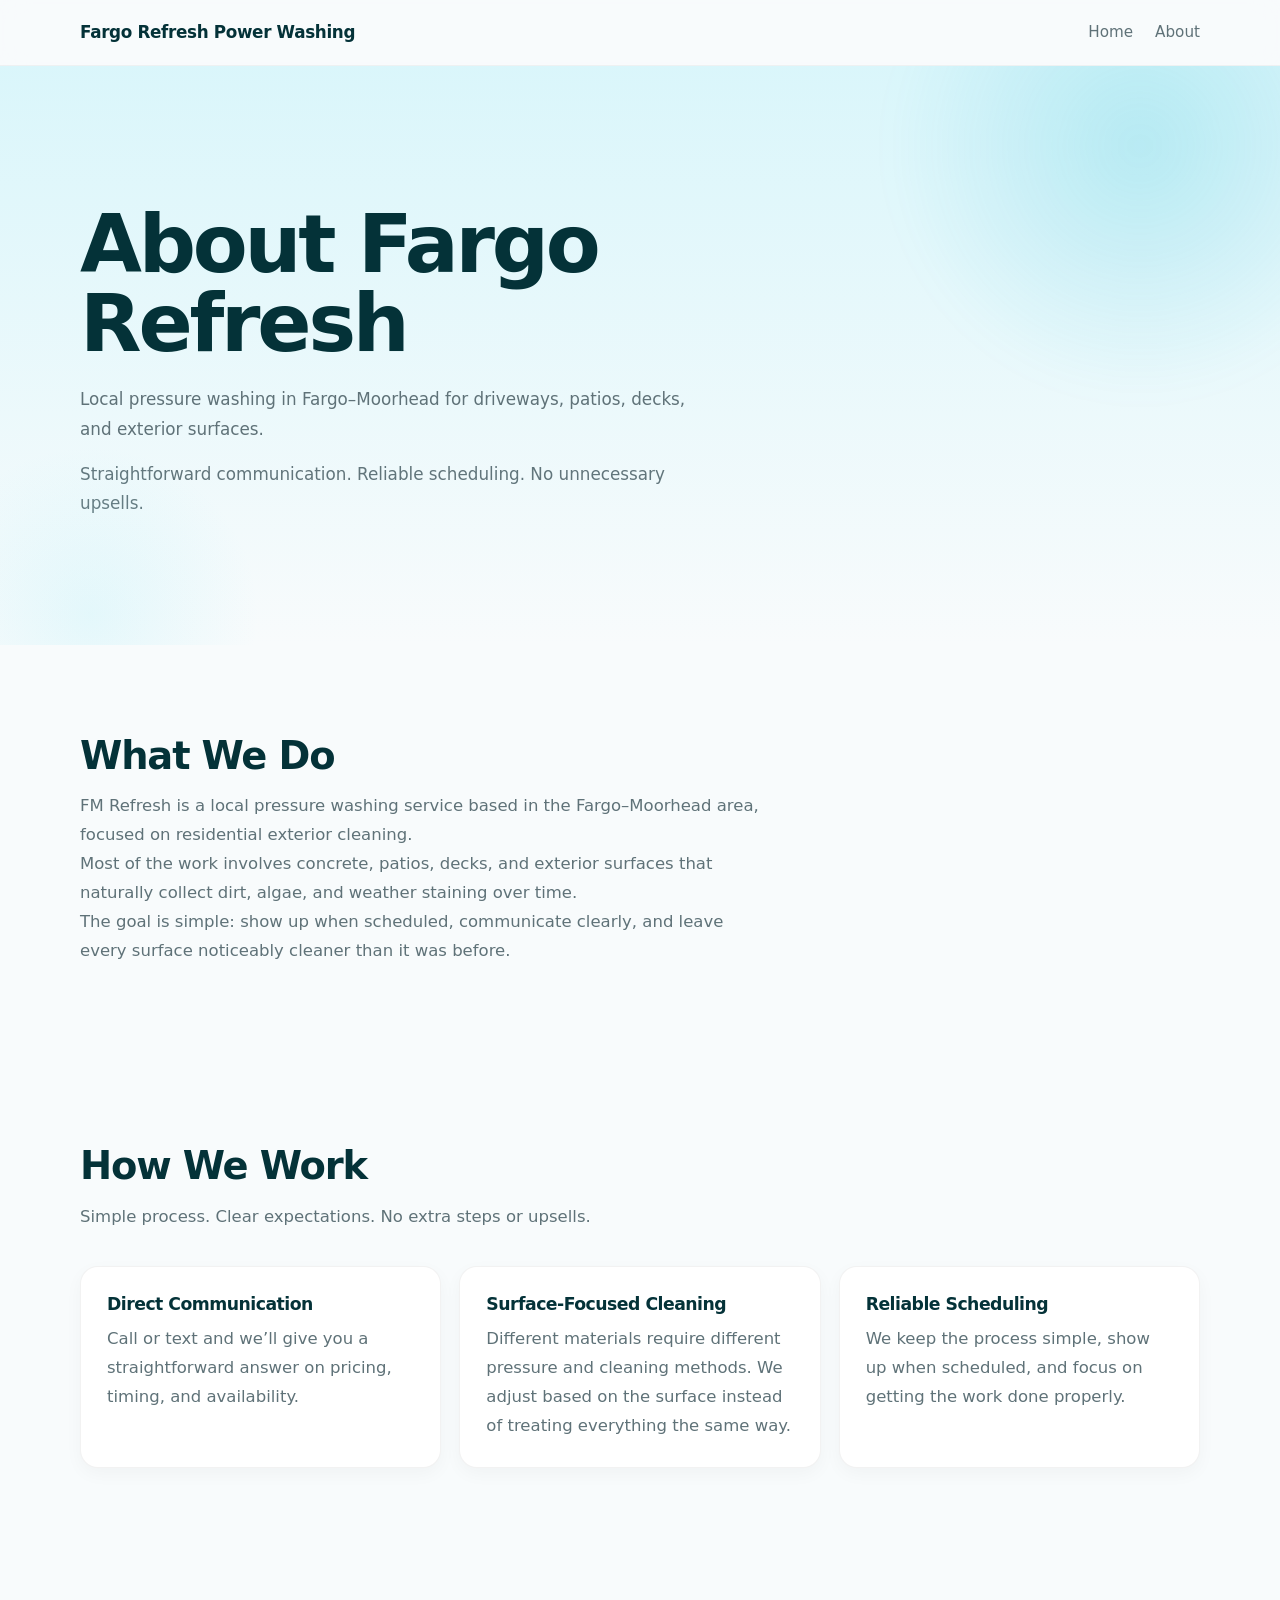
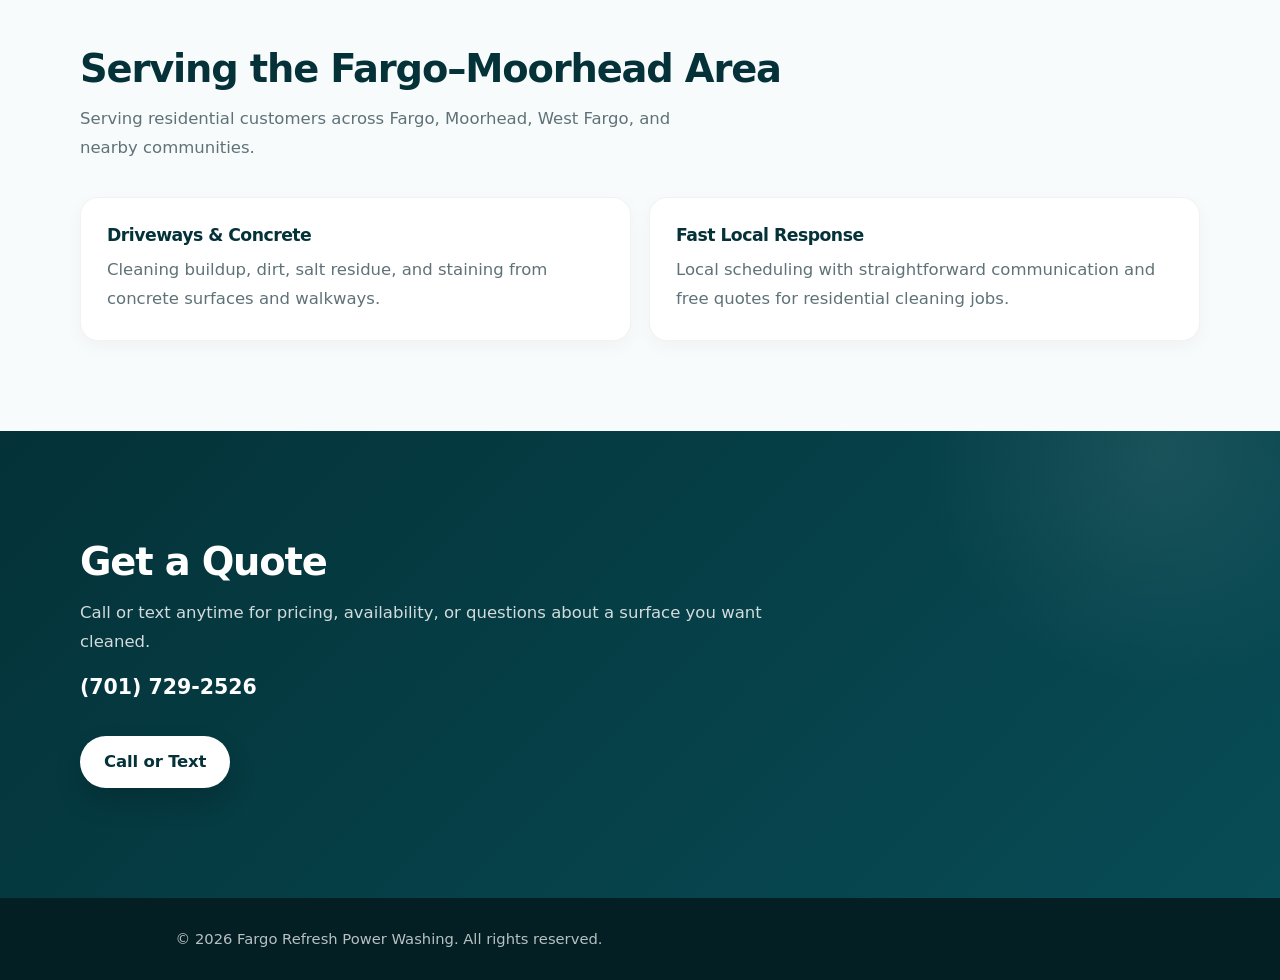
==== commit e6757ab9: "Update about.html" ====
--- a/about.html
+++ b/about.html
@@ -10,7 +10,7 @@
 
  <meta name="description" content="Learn about Fargo Refresh Power Washing, a local pressure washing service in Fargo–Moorhead focused on residential exterior cleaning, clear communication, and reliable scheduling." />
 
-  <title>About | FM Refresh Power Washing</title>
+  <title>About | Fargo Refresh Power Washing</title>
 
   <link rel="stylesheet" href="styles.css" />
   <link rel="icon" href="favicon.ico" />
@@ -23,7 +23,7 @@
     <div class="container">
 
       <a href="index.html" class="logo">
-        FM Refresh Power Washing
+        Fargo Refresh Power Washing
       </a>
 
       <nav>
@@ -38,7 +38,7 @@
   <section class="hero">
   <div class="container">
 
-    <h1>About FM Refresh</h1>
+    <h1>About Fargo Refresh</h1>
 
     <p>
       Local pressure washing in Fargo–Moorhead for driveways, patios, decks, and exterior surfaces.
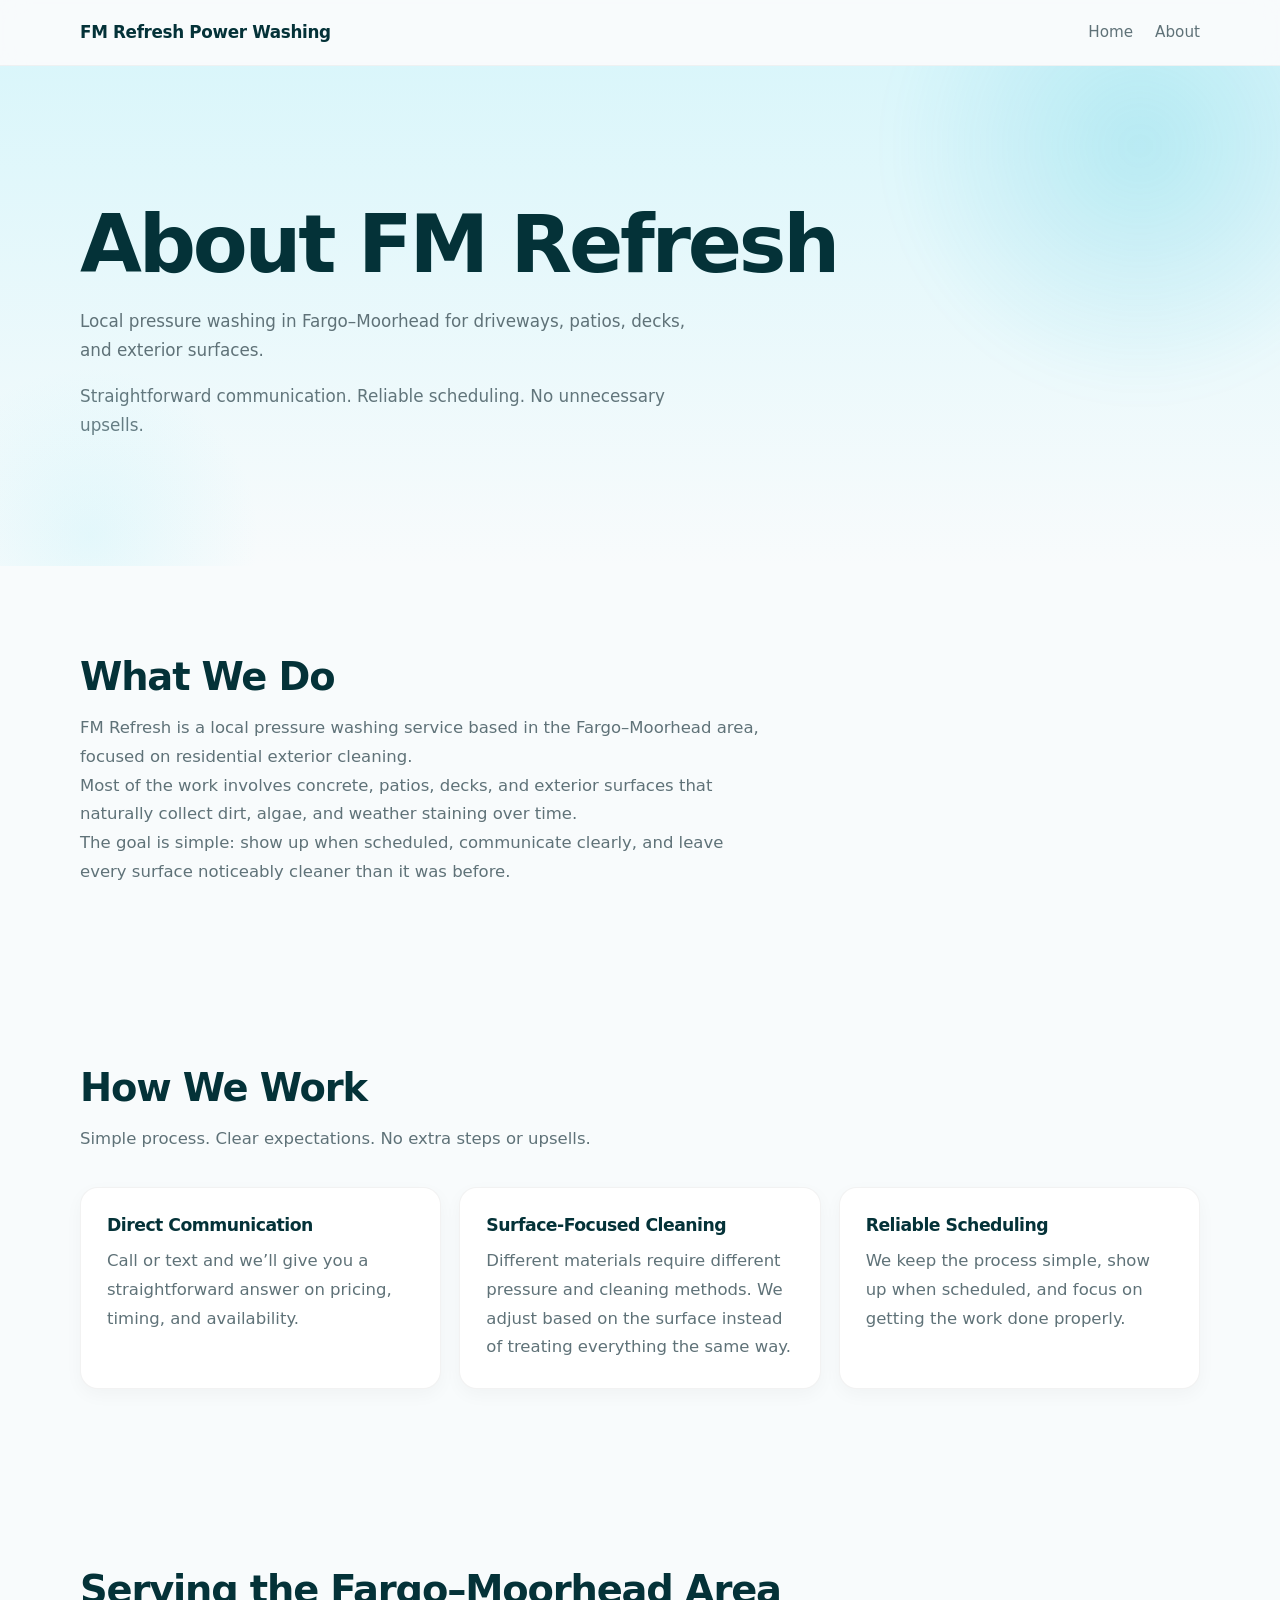
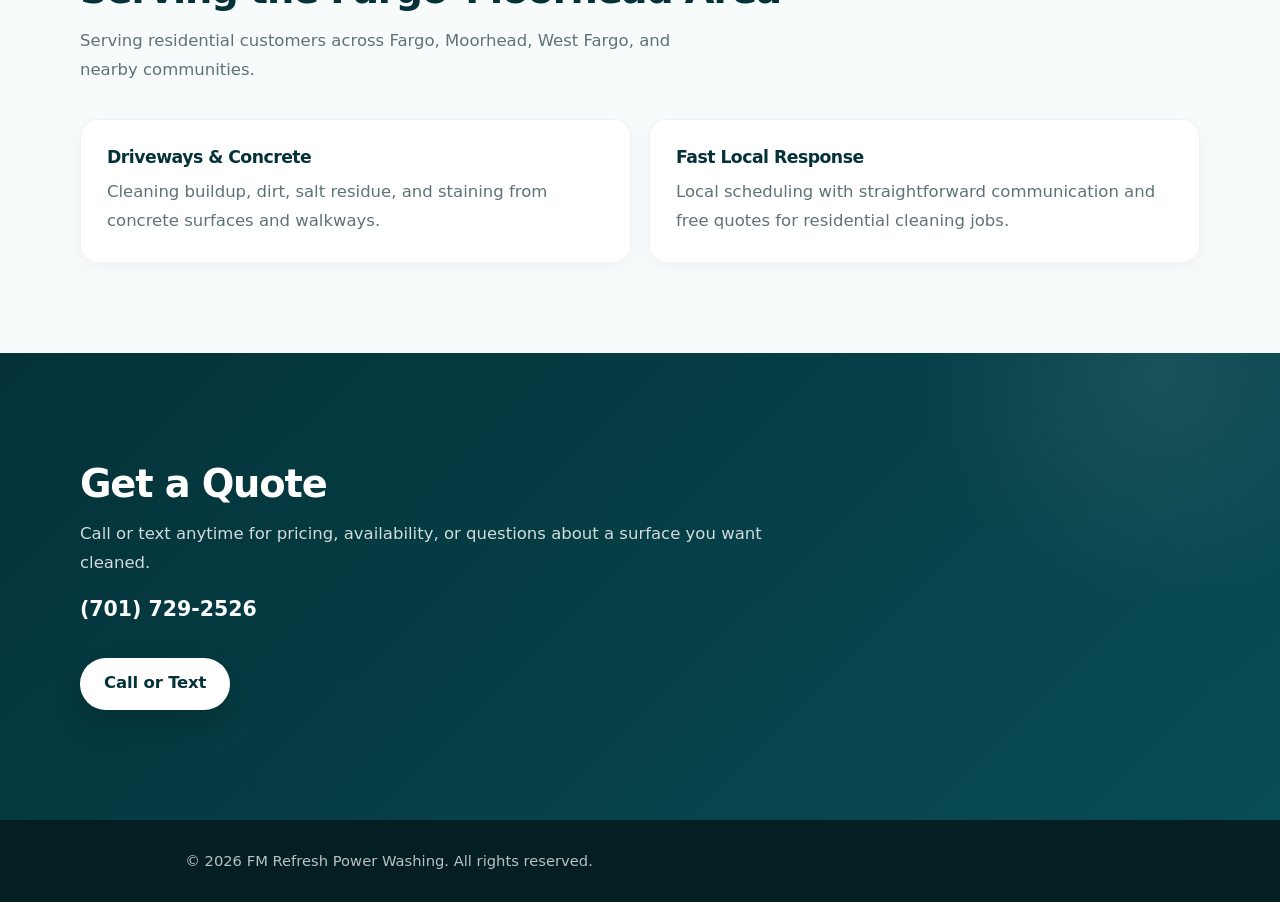
==== commit 902312d1: "Update about.html" ====
--- a/about.html
+++ b/about.html
@@ -10,7 +10,7 @@
 
  <meta name="description" content="Learn about Fargo Refresh Power Washing, a local pressure washing service in Fargo–Moorhead focused on residential exterior cleaning, clear communication, and reliable scheduling." />
 
-  <title>About | Fargo Refresh Power Washing</title>
+  <title>About | FM Refresh Power Washing</title>
 
   <link rel="stylesheet" href="styles.css" />
   <link rel="icon" href="favicon.ico" />
@@ -23,7 +23,7 @@
     <div class="container">
 
       <a href="index.html" class="logo">
-        Fargo Refresh Power Washing
+        FM Refresh Power Washing
       </a>
 
       <nav>
@@ -38,7 +38,7 @@
   <section class="hero">
   <div class="container">
 
-    <h1>About Fargo Refresh</h1>
+    <h1>About FM Refresh</h1>
 
     <p>
       Local pressure washing in Fargo–Moorhead for driveways, patios, decks, and exterior surfaces.
@@ -172,7 +172,7 @@
     <div class="container">
 
       <p>
-        © 2026 Fargo Refresh Power Washing. All rights reserved.
+        © 2026 FM Refresh Power Washing. All rights reserved.
       </p>
 
     </div>
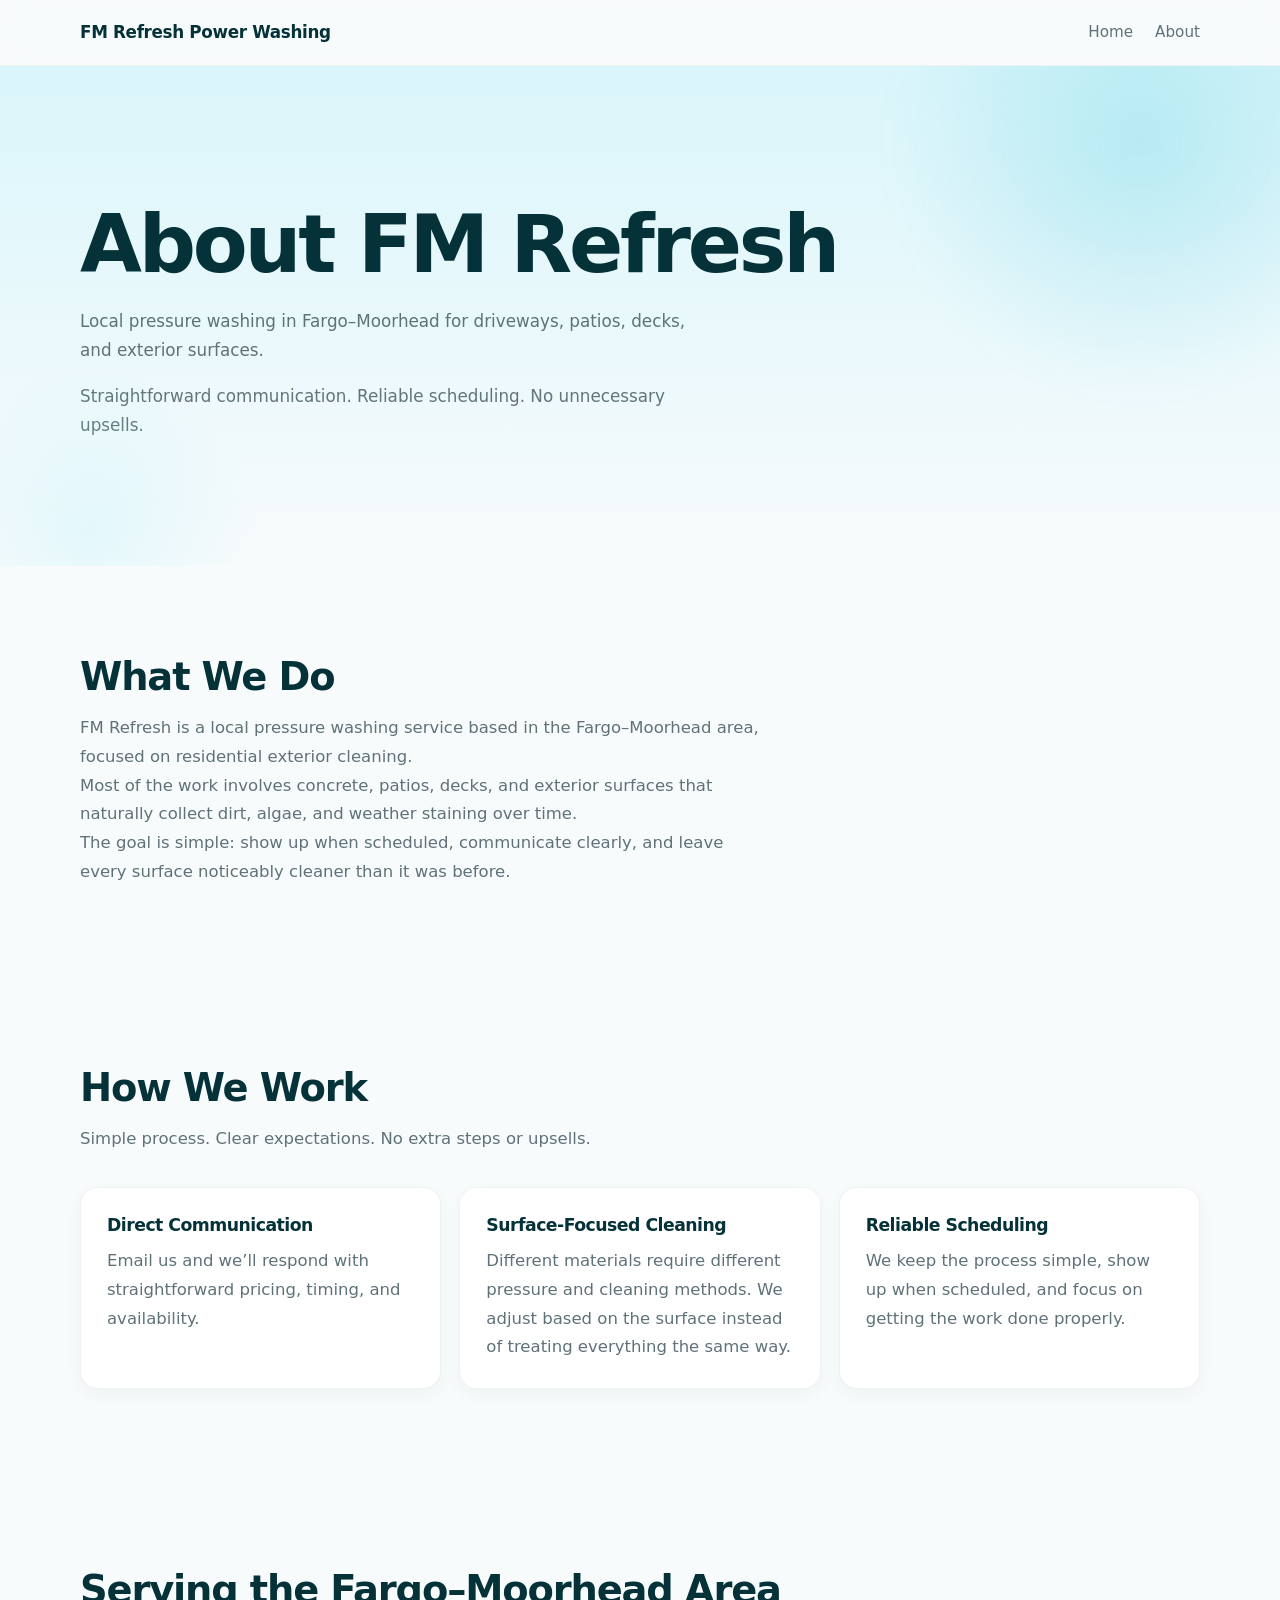
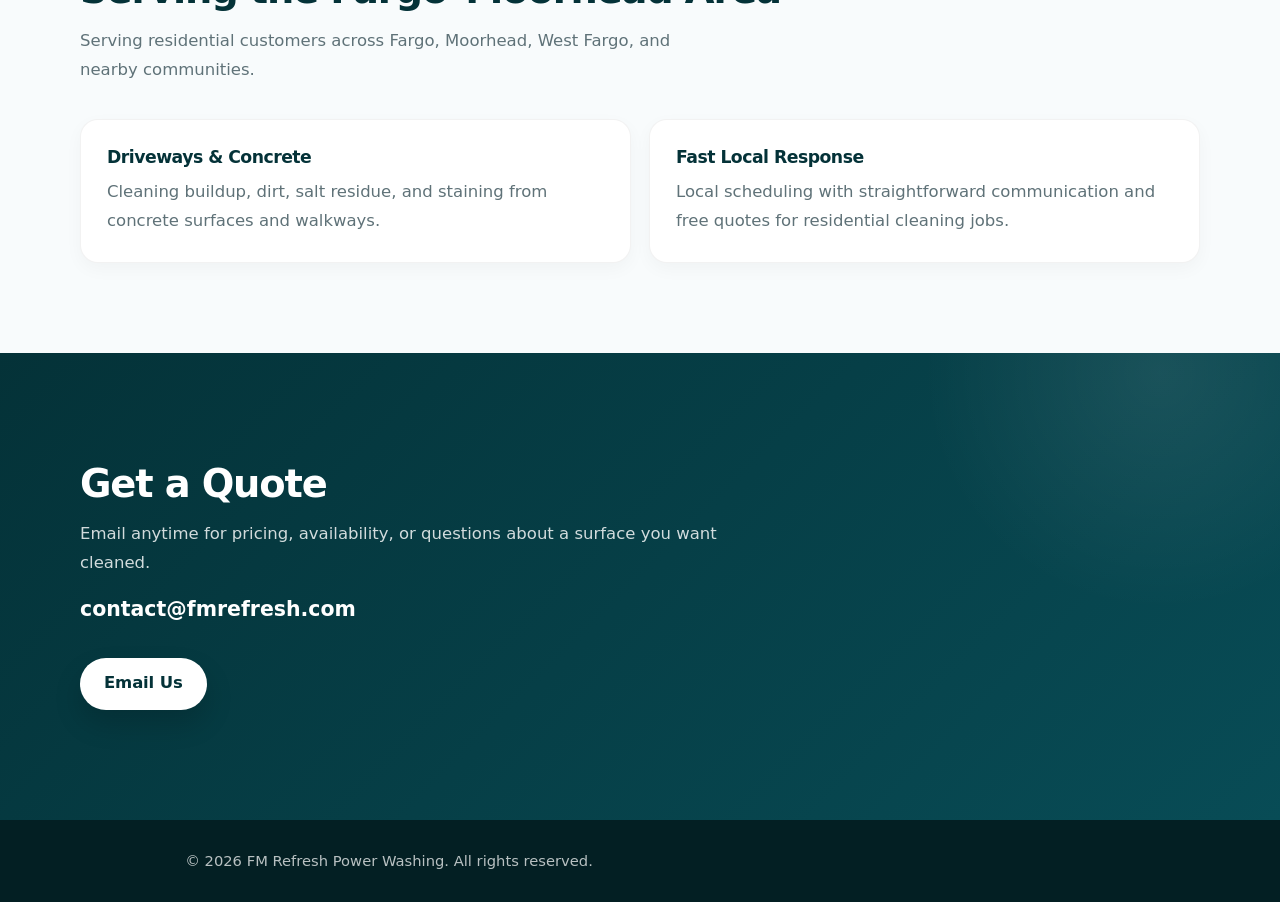
==== commit d8ecbd4f: "Update about.html" ====
--- a/about.html
+++ b/about.html
@@ -2,15 +2,13 @@
 <html lang="en">
 <head>
   <meta charset="UTF-8" />
+  <link rel="canonical" href="https://www.fmrefresh.com/about.html" />
 
-  <meta
-    name="viewport"
-    content="width=device-width, initial-scale=1.0"
-  />
+  <meta name="viewport" content="width=device-width, initial-scale=1.0" />
 
- <meta name="description" content="Learn about Fargo Refresh Power Washing, a local pressure washing service in Fargo–Moorhead focused on residential exterior cleaning, clear communication, and reliable scheduling." />
+  <meta name="description" content="Learn about FM Refresh, a local pressure washing service in Fargo–Moorhead focused on residential exterior cleaning, clear communication, and reliable scheduling." />
 
-  <title>About | FM Refresh Power Washing</title>
+  <title>About | FM Refresh</title>
 
   <link rel="stylesheet" href="styles.css" />
   <link rel="icon" href="favicon.ico" />
@@ -36,41 +34,41 @@
 
   <!-- HERO -->
   <section class="hero">
-  <div class="container">
+    <div class="container">
 
-    <h1>About FM Refresh</h1>
+      <h1>About FM Refresh</h1>
 
-    <p>
-      Local pressure washing in Fargo–Moorhead for driveways, patios, decks, and exterior surfaces.
-    </p>
+      <p>
+        Local pressure washing in Fargo–Moorhead for driveways, patios, decks, and exterior surfaces.
+      </p>
 
-    <p class="subtext">
-      Straightforward communication. Reliable scheduling. No unnecessary upsells.
-    </p>
+      <p class="subtext">
+        Straightforward communication. Reliable scheduling. No unnecessary upsells.
+      </p>
 
-  </div>
-</section>
+    </div>
+  </section>
 
   <!-- MAIN STORY -->
   <section class="about">
-  <div class="container">
+    <div class="container">
 
-    <h2>What We Do</h2>
+      <h2>What We Do</h2>
 
-    <p>
-      FM Refresh is a local pressure washing service based in the Fargo–Moorhead area, focused on residential exterior cleaning.
-    </p>
+      <p>
+        FM Refresh is a local pressure washing service based in the Fargo–Moorhead area, focused on residential exterior cleaning.
+      </p>
 
-    <p>
-      Most of the work involves concrete, patios, decks, and exterior surfaces that naturally collect dirt, algae, and weather staining over time.
-    </p>
+      <p>
+        Most of the work involves concrete, patios, decks, and exterior surfaces that naturally collect dirt, algae, and weather staining over time.
+      </p>
 
-    <p>
-      The goal is simple: show up when scheduled, communicate clearly, and leave every surface noticeably cleaner than it was before.
-    </p>
+      <p>
+        The goal is simple: show up when scheduled, communicate clearly, and leave every surface noticeably cleaner than it was before.
+      </p>
 
-  </div>
-</section>
+    </div>
+  </section>
 
   <!-- HOW WE WORK -->
   <section class="about">
@@ -86,15 +84,13 @@
 
         <div class="about-block">
           <h3>Direct Communication</h3>
-
           <p>
-            Call or text and we’ll give you a straightforward answer on pricing, timing, and availability.
+            Email us and we’ll respond with straightforward pricing, timing, and availability.
           </p>
         </div>
 
         <div class="about-block">
           <h3>Surface-Focused Cleaning</h3>
-
           <p>
             Different materials require different pressure and cleaning methods. We adjust based on the surface instead of treating everything the same way.
           </p>
@@ -102,7 +98,6 @@
 
         <div class="about-block">
           <h3>Reliable Scheduling</h3>
-
           <p>
             We keep the process simple, show up when scheduled, and focus on getting the work done properly.
           </p>
@@ -153,15 +148,15 @@
       <h2>Get a Quote</h2>
 
       <p>
-        Call or text anytime for pricing, availability, or questions about a surface you want cleaned.
+        Email anytime for pricing, availability, or questions about a surface you want cleaned.
       </p>
 
       <p class="strong">
-        (701) 729-2526
+        contact@fmrefresh.com
       </p>
 
-      <a href="tel:17017292526" class="button">
-        Call or Text
+      <a href="mailto:contact@fmrefresh.com" class="button">
+        Email Us
       </a>
 
     </div>
